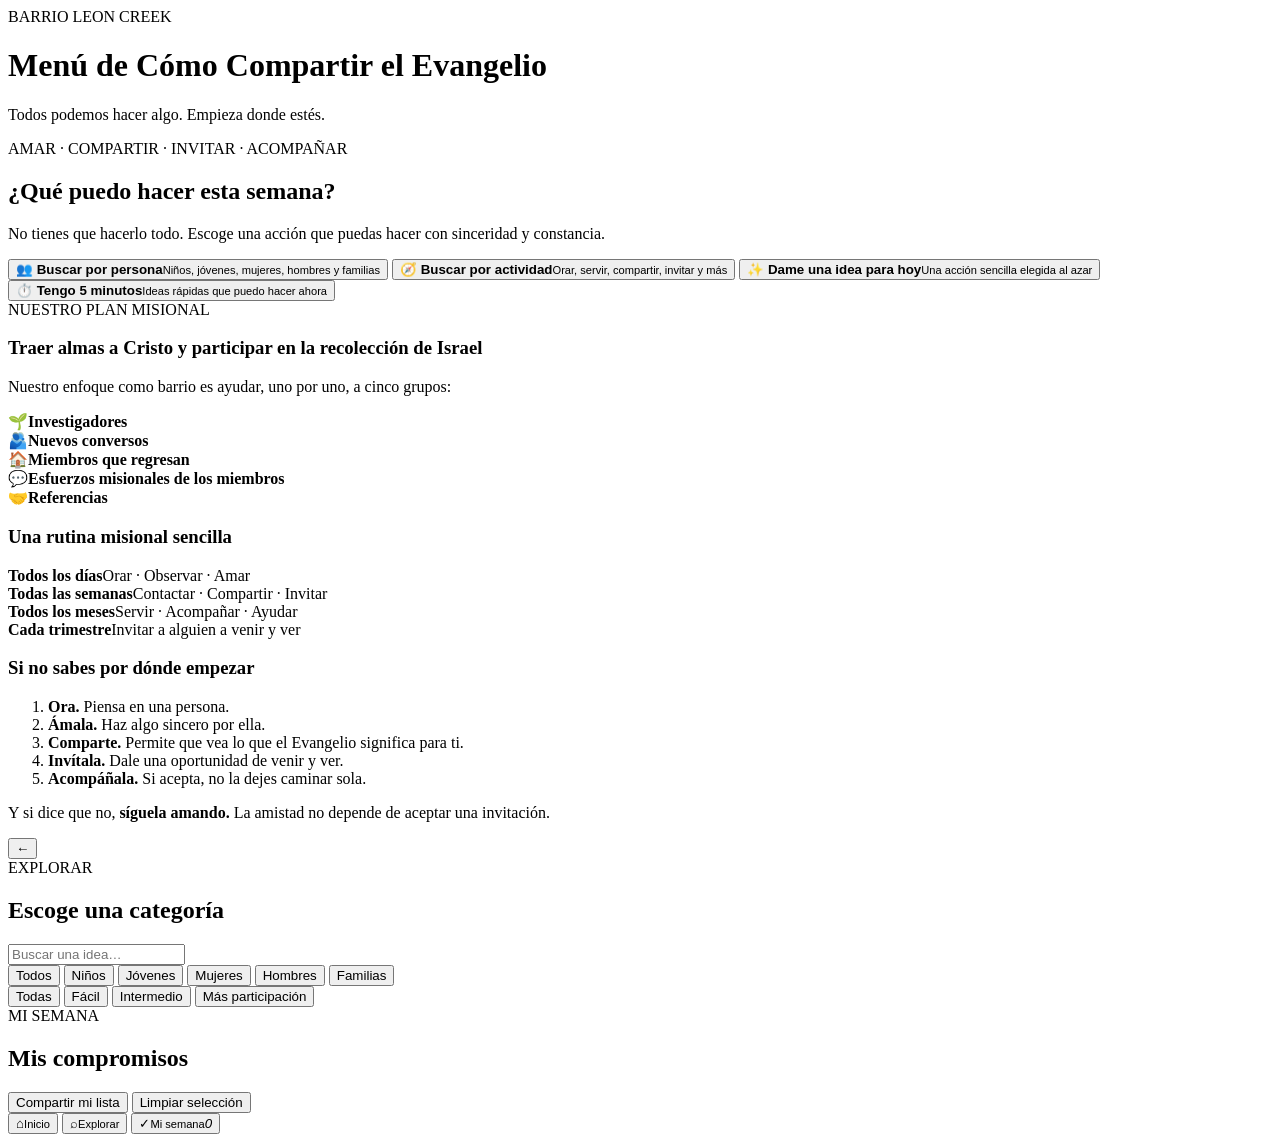
==== index.html @ 710f9887 "Add missionary menu homepage" ====
<!doctype html>
<html lang="es">
<head>
  <meta charset="utf-8" />
  <meta name="viewport" content="width=device-width,initial-scale=1,viewport-fit=cover" />
  <meta name="theme-color" content="#163a5f" />
  <meta name="description" content="Menú misional del Barrio Leon Creek: ideas sencillas y prácticas para amar, compartir, invitar y acompañar." />
  <title>Menú Misional | Barrio Leon Creek</title>
  <link rel="manifest" href="manifest.json" />
  <link rel="icon" href="icon.svg" type="image/svg+xml" />
  <link rel="stylesheet" href="styles.css" />
</head>
<body>
  <header class="hero">
    <div class="hero-inner">
      <div class="eyebrow">BARRIO LEON CREEK</div>
      <h1>Menú de Cómo Compartir el Evangelio</h1>
      <p>Todos podemos hacer algo. Empieza donde estés.</p>
      <div class="motto">AMAR · COMPARTIR · INVITAR · ACOMPAÑAR</div>
    </div>
  </header>

  <main id="app" class="app-shell" aria-live="polite">
    <section id="homeView" class="view active">
      <div class="intro-card">
        <h2>¿Qué puedo hacer esta semana?</h2>
        <p>No tienes que hacerlo todo. Escoge una acción que puedas hacer con sinceridad y constancia.</p>
      </div>

      <div class="quick-grid">
        <button class="quick-card" data-home-action="groups">
          <span class="quick-icon">👥</span>
          <span><strong>Buscar por persona</strong><small>Niños, jóvenes, mujeres, hombres y familias</small></span>
        </button>
        <button class="quick-card" data-home-action="categories">
          <span class="quick-icon">🧭</span>
          <span><strong>Buscar por actividad</strong><small>Orar, servir, compartir, invitar y más</small></span>
        </button>
        <button class="quick-card accent" data-home-action="today">
          <span class="quick-icon">✨</span>
          <span><strong>Dame una idea para hoy</strong><small>Una acción sencilla elegida al azar</small></span>
        </button>
        <button class="quick-card" data-home-action="five">
          <span class="quick-icon">⏱️</span>
          <span><strong>Tengo 5 minutos</strong><small>Ideas rápidas que puedo hacer ahora</small></span>
        </button>
      </div>

      <section class="focus-card">
        <div class="eyebrow dark">NUESTRO PLAN MISIONAL</div>
        <h3>Traer almas a Cristo y participar en la recolección de Israel</h3>
        <p>Nuestro enfoque como barrio es ayudar, uno por uno, a cinco grupos:</p>
        <div class="focus-grid">
          <div><span>🌱</span><strong>Investigadores</strong></div>
          <div><span>🫂</span><strong>Nuevos conversos</strong></div>
          <div><span>🏠</span><strong>Miembros que regresan</strong></div>
          <div><span>💬</span><strong>Esfuerzos misionales de los miembros</strong></div>
          <div><span>🤝</span><strong>Referencias</strong></div>
        </div>
      </section>

      <section class="rhythm-card">
        <h3>Una rutina misional sencilla</h3>
        <div class="rhythm-grid">
          <div><strong>Todos los días</strong><span>Orar · Observar · Amar</span></div>
          <div><strong>Todas las semanas</strong><span>Contactar · Compartir · Invitar</span></div>
          <div><strong>Todos los meses</strong><span>Servir · Acompañar · Ayudar</span></div>
          <div><strong>Cada trimestre</strong><span>Invitar a alguien a venir y ver</span></div>
        </div>
      </section>

      <section class="simple-path">
        <h3>Si no sabes por dónde empezar</h3>
        <ol>
          <li><b>Ora.</b> Piensa en una persona.</li>
          <li><b>Ámala.</b> Haz algo sincero por ella.</li>
          <li><b>Comparte.</b> Permite que vea lo que el Evangelio significa para ti.</li>
          <li><b>Invítala.</b> Dale una oportunidad de venir y ver.</li>
          <li><b>Acompáñala.</b> Si acepta, no la dejes caminar sola.</li>
        </ol>
        <p class="love-note">Y si dice que no, <strong>síguela amando.</strong> La amistad no depende de aceptar una invitación.</p>
      </section>
    </section>

    <section id="exploreView" class="view">
      <div class="toolbar">
        <button class="back-button" id="backButton" aria-label="Regresar">←</button>
        <div>
          <div class="eyebrow dark">EXPLORAR</div>
          <h2 id="exploreTitle">Escoge una categoría</h2>
        </div>
      </div>
      <div id="chooser"></div>
      <div id="filterBar" class="filter-bar hidden">
        <div class="search-wrap">
          <input id="searchInput" type="search" placeholder="Buscar una idea…" autocomplete="off" />
        </div>
        <div id="groupFilter" class="difficulty-filter hidden" role="group" aria-label="Grupo">
          <button class="group-chip active" data-group-filter="all">Todos</button>
          <button class="group-chip" data-group-filter="ninos">Niños</button>
          <button class="group-chip" data-group-filter="jovenes">Jóvenes</button>
          <button class="group-chip" data-group-filter="mujeres">Mujeres</button>
          <button class="group-chip" data-group-filter="hombres">Hombres</button>
          <button class="group-chip" data-group-filter="familias">Familias</button>
        </div>
        <div class="difficulty-filter" role="group" aria-label="Dificultad">
          <button class="chip active" data-difficulty="all">Todas</button>
          <button class="chip" data-difficulty="1">Fácil</button>
          <button class="chip" data-difficulty="2">Intermedio</button>
          <button class="chip" data-difficulty="3">Más participación</button>
        </div>
      </div>
      <div id="results"></div>
    </section>

    <section id="weekView" class="view">
      <div class="toolbar">
        <div>
          <div class="eyebrow dark">MI SEMANA</div>
          <h2>Mis compromisos</h2>
        </div>
      </div>
      <div id="weekSummary" class="week-summary"></div>
      <div id="weekTasks"></div>
      <div class="week-actions">
        <button id="shareWeek" class="primary-button">Compartir mi lista</button>
        <button id="clearWeek" class="secondary-button">Limpiar selección</button>
      </div>
    </section>
  </main>

  <nav class="bottom-nav" aria-label="Navegación principal">
    <button class="nav-item active" data-view="home"><span>⌂</span><small>Inicio</small></button>
    <button class="nav-item" data-view="explore"><span>⌕</span><small>Explorar</small></button>
    <button class="nav-item" data-view="week"><span>✓</span><small>Mi semana</small><em id="weekCount">0</em></button>
  </nav>

  <dialog id="ideaDialog" class="idea-dialog">
    <button class="dialog-close" id="dialogClose" aria-label="Cerrar">×</button>
    <div class="idea-spark">✨</div>
    <div class="eyebrow dark">IDEA PARA HOY</div>
    <h2 id="ideaTitle"></h2>
    <p id="ideaMeta" class="idea-meta"></p>
    <div class="dialog-actions">
      <button id="ideaAdd" class="primary-button">Lo haré esta semana</button>
      <button id="ideaAnother" class="secondary-button">Dame otra idea</button>
    </div>
  </dialog>

  <script src="app.js"></script>
</body>
</html>
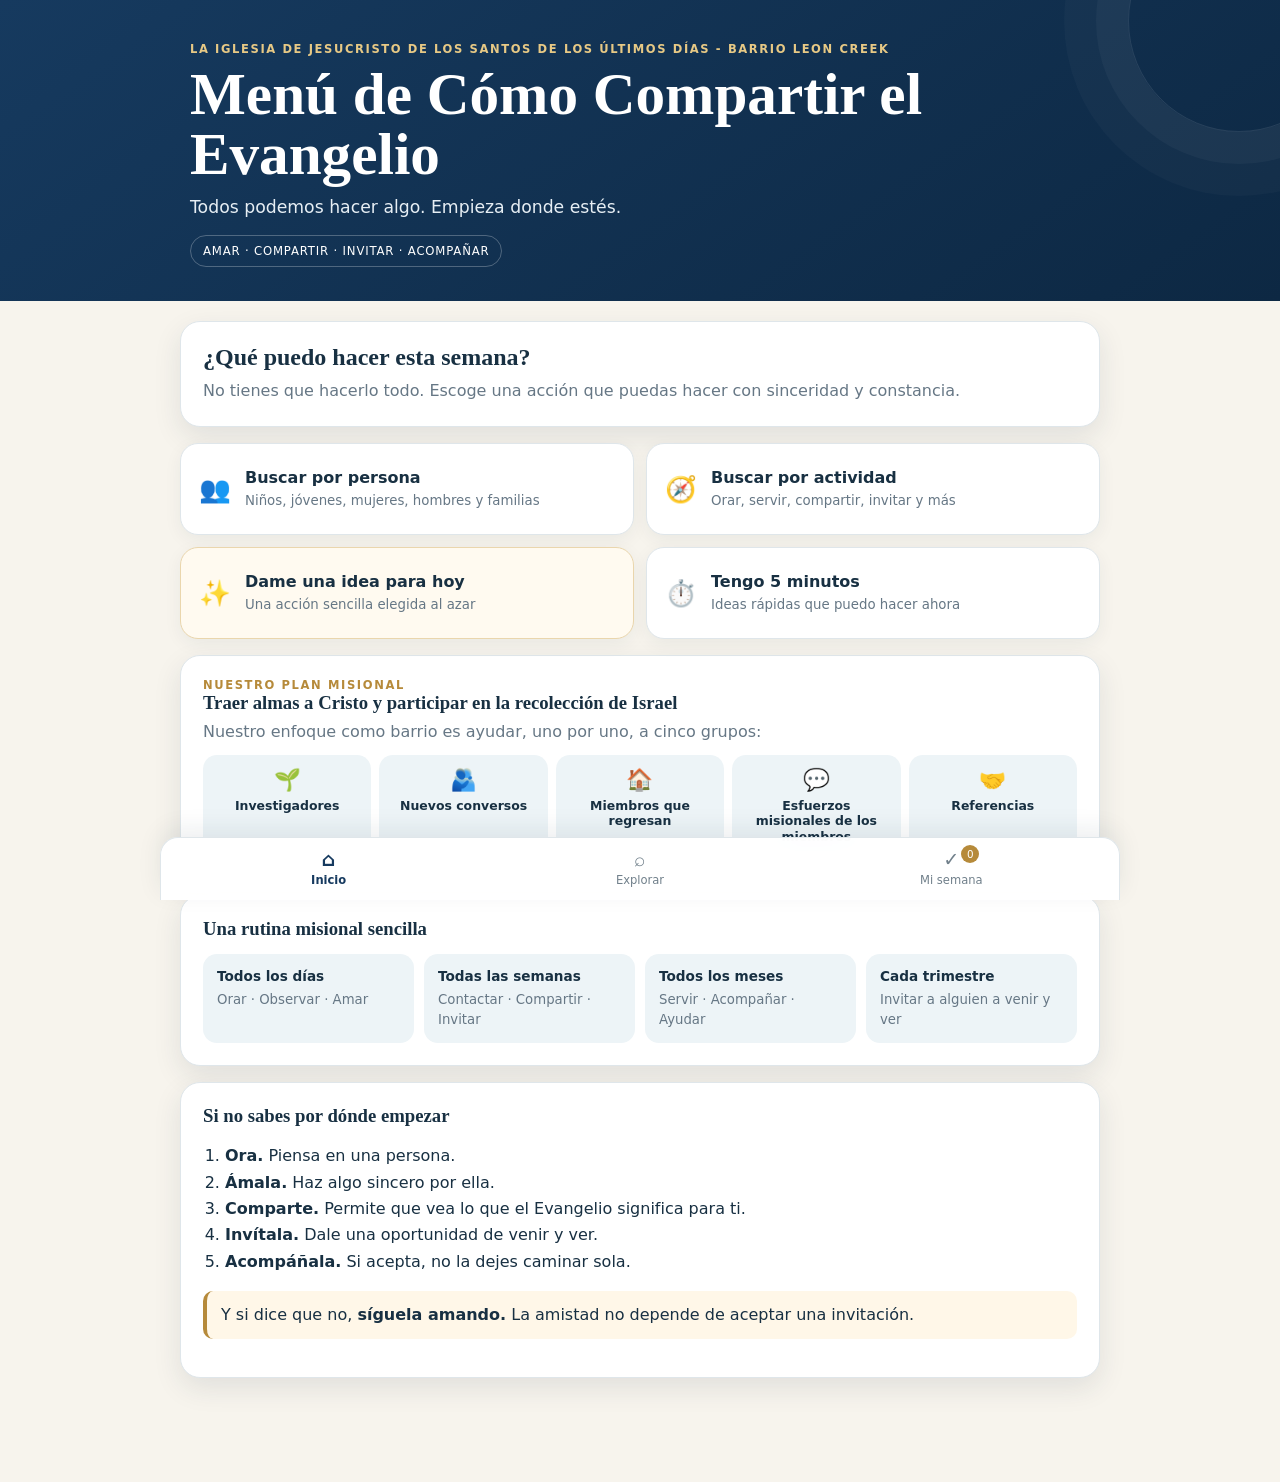
==== commit 797d540e: "Update ward site header title" ====
--- a/index.html
+++ b/index.html
@@ -13,7 +13,7 @@
 <body>
   <header class="hero">
     <div class="hero-inner">
-      <div class="eyebrow">BARRIO LEON CREEK</div>
+      <div class="eyebrow">LA IGLESIA DE JESUCRISTO DE LOS SANTOS DE LOS ÚLTIMOS DÍAS - BARRIO LEON CREEK</div>
       <h1>Menú de Cómo Compartir el Evangelio</h1>
       <p>Todos podemos hacer algo. Empieza donde estés.</p>
       <div class="motto">AMAR · COMPARTIR · INVITAR · ACOMPAÑAR</div>
--- a/styles.css
+++ b/styles.css
@@ -0,0 +1,53 @@
+:root{
+  --ink:#183042;
+  --muted:#667785;
+  --navy:#163a5f;
+  --navy-2:#214f7d;
+  --cream:#f7f4ed;
+  --paper:#ffffff;
+  --line:#dfe6ea;
+  --soft:#edf4f7;
+  --accent:#b68a3a;
+  --success:#3f765a;
+  --shadow:0 10px 28px rgba(25,48,66,.10);
+  --radius:20px;
+}
+*{box-sizing:border-box}
+html{scroll-behavior:smooth}
+body{margin:0;font-family:Inter,ui-sans-serif,system-ui,-apple-system,BlinkMacSystemFont,"Segoe UI",sans-serif;color:var(--ink);background:var(--cream);padding-bottom:84px}
+button,input{font:inherit}
+button{cursor:pointer}
+.hero{background:linear-gradient(145deg,var(--navy),#0d2843);color:#fff;padding:42px 20px 34px;position:relative;overflow:hidden}
+.hero:after{content:"";position:absolute;width:220px;height:220px;border:1px solid rgba(255,255,255,.10);border-radius:50%;right:-70px;top:-90px;box-shadow:0 0 0 32px rgba(255,255,255,.035),0 0 0 64px rgba(255,255,255,.025)}
+.hero-inner{max-width:900px;margin:0 auto;position:relative;z-index:1}
+.hero h1{font-family:Georgia,"Times New Roman",serif;font-size:clamp(2rem,6vw,3.7rem);line-height:1.02;margin:8px 0 12px;max-width:780px;font-weight:600}
+.hero p{font-size:1.08rem;max-width:580px;margin:0 0 18px;color:#e6eef4}
+.eyebrow{font-size:.72rem;letter-spacing:.14em;font-weight:800;color:#e7c985}
+.eyebrow.dark{color:var(--accent)}
+.motto{display:inline-block;border:1px solid rgba(255,255,255,.26);border-radius:999px;padding:8px 12px;font-size:.73rem;letter-spacing:.07em}
+.app-shell{max-width:960px;margin:0 auto;padding:20px}
+.view{display:none}.view.active{display:block}
+.intro-card,.focus-card,.rhythm-card,.simple-path,.week-summary{background:var(--paper);border:1px solid var(--line);border-radius:var(--radius);padding:22px;box-shadow:var(--shadow)}
+.intro-card h2,.toolbar h2,.focus-card h3,.rhythm-card h3,.simple-path h3{margin:0 0 8px;font-family:Georgia,"Times New Roman",serif;font-weight:600}
+.intro-card p{margin:0;color:var(--muted);line-height:1.55}
+.quick-grid{display:grid;grid-template-columns:repeat(2,minmax(0,1fr));gap:12px;margin:16px 0}
+.quick-card{display:flex;gap:14px;text-align:left;align-items:center;border:1px solid var(--line);background:var(--paper);border-radius:18px;padding:18px;box-shadow:0 5px 18px rgba(25,48,66,.06);color:var(--ink);min-height:92px}
+.quick-card:hover{transform:translateY(-1px);border-color:#c5d4dc}.quick-card.accent{background:#fffaf0;border-color:#ead6ad}
+.quick-icon{font-size:1.6rem}.quick-card strong{display:block;margin-bottom:5px}.quick-card small{display:block;color:var(--muted);line-height:1.35}
+.focus-card{margin:16px 0}.focus-card p{color:var(--muted);margin:8px 0 14px}.focus-grid{display:grid;grid-template-columns:repeat(5,minmax(0,1fr));gap:8px}.focus-grid div{background:var(--soft);padding:12px;border-radius:14px;text-align:center}.focus-grid span{display:block;font-size:1.35rem;margin-bottom:6px}.focus-grid strong{font-size:.78rem;line-height:1.25;display:block}.rhythm-card{margin:16px 0}.rhythm-grid{display:grid;grid-template-columns:repeat(4,minmax(0,1fr));gap:10px;margin-top:14px}.rhythm-grid div{background:var(--soft);border-radius:14px;padding:14px}.rhythm-grid strong{display:block;font-size:.85rem;margin-bottom:5px}.rhythm-grid span{font-size:.83rem;color:var(--muted);line-height:1.35}
+.simple-path ol{padding-left:22px;line-height:1.65;margin-bottom:12px}.love-note{background:#fff7e8;border-left:4px solid var(--accent);padding:12px 14px;border-radius:10px;line-height:1.5}
+.toolbar{display:flex;align-items:center;gap:12px;margin:4px 0 16px}.toolbar h2{margin:2px 0 0}.back-button{border:1px solid var(--line);background:#fff;width:42px;height:42px;border-radius:50%;font-size:1.2rem;color:var(--ink)}
+.choice-grid{display:grid;grid-template-columns:repeat(3,minmax(0,1fr));gap:12px}.choice-card{border:1px solid var(--line);background:#fff;border-radius:18px;padding:20px 16px;text-align:left;box-shadow:0 5px 18px rgba(25,48,66,.06);color:var(--ink)}.choice-card:hover{border-color:#c0d1da}.choice-card span{font-size:1.5rem;display:block;margin-bottom:10px}.choice-card strong{display:block}.choice-card small{display:block;color:var(--muted);margin-top:5px;line-height:1.35}
+.filter-bar{margin:16px 0}.hidden{display:none!important}.search-wrap input{width:100%;padding:14px 15px;border:1px solid var(--line);background:#fff;border-radius:14px;color:var(--ink);outline:none}.search-wrap input:focus{border-color:#8ba6b8;box-shadow:0 0 0 3px rgba(22,58,95,.08)}
+.difficulty-filter{display:flex;gap:8px;overflow-x:auto;padding:10px 0 2px;scrollbar-width:none}.chip,.group-chip{white-space:nowrap;border:1px solid var(--line);background:#fff;border-radius:999px;padding:8px 12px;color:var(--muted);font-size:.84rem}.chip.active,.group-chip.active{background:var(--navy);border-color:var(--navy);color:#fff}
+.results-heading{display:flex;justify-content:space-between;align-items:end;margin:18px 0 10px}.results-heading h3{font-family:Georgia,"Times New Roman",serif;margin:0}.results-heading span{font-size:.82rem;color:var(--muted)}
+.task-list{display:grid;gap:10px}.task-card{background:#fff;border:1px solid var(--line);border-radius:16px;padding:16px;display:grid;grid-template-columns:1fr auto;gap:12px;align-items:center;box-shadow:0 4px 14px rgba(25,48,66,.045)}.task-card.selected{border-color:#9fbdad;background:#fbfffc}.task-title{font-weight:680;line-height:1.42}.task-meta{display:flex;gap:7px;flex-wrap:wrap;margin-top:9px}.badge{font-size:.72rem;padding:5px 8px;border-radius:999px;background:var(--soft);color:var(--muted)}.badge.diff1{background:#edf8f0;color:#37664d}.badge.diff2{background:#fff6e6;color:#7d5a19}.badge.diff3{background:#f7ecec;color:#805151}.task-action{border:1px solid var(--line);background:#fff;border-radius:12px;padding:9px 11px;color:var(--navy);font-weight:700;min-width:92px}.task-card.selected .task-action{background:var(--success);border-color:var(--success);color:#fff}
+.empty{background:#fff;border:1px dashed #cbd7dd;border-radius:18px;padding:30px;text-align:center;color:var(--muted)}
+.week-summary{display:flex;justify-content:space-between;align-items:center;margin-bottom:14px}.week-summary strong{font-size:1.8rem;color:var(--navy)}.week-summary span{color:var(--muted)}
+.week-actions{display:grid;grid-template-columns:1fr 1fr;gap:10px;margin-top:16px}.primary-button,.secondary-button{border-radius:13px;padding:12px 15px;font-weight:750}.primary-button{border:1px solid var(--navy);background:var(--navy);color:#fff}.secondary-button{border:1px solid var(--line);background:#fff;color:var(--ink)}
+.bottom-nav{position:fixed;left:50%;bottom:0;transform:translateX(-50%);width:min(100%,960px);background:rgba(255,255,255,.96);backdrop-filter:blur(12px);border:1px solid var(--line);border-bottom:0;border-radius:18px 18px 0 0;padding:8px 12px calc(8px + env(safe-area-inset-bottom));display:grid;grid-template-columns:repeat(3,1fr);z-index:50;box-shadow:0 -8px 24px rgba(25,48,66,.08)}.nav-item{position:relative;border:0;background:transparent;color:#71808b;padding:4px 8px}.nav-item span{font-size:1.2rem;display:block;line-height:1}.nav-item small{font-size:.72rem}.nav-item.active{color:var(--navy);font-weight:800}.nav-item em{position:absolute;top:-1px;left:calc(50% + 10px);font-size:.65rem;font-style:normal;background:var(--accent);color:#fff;border-radius:999px;min-width:18px;height:18px;display:grid;place-items:center}
+.idea-dialog{border:0;border-radius:22px;padding:26px;width:min(92vw,520px);color:var(--ink);box-shadow:0 24px 80px rgba(0,0,0,.22)}.idea-dialog::backdrop{background:rgba(9,26,42,.58);backdrop-filter:blur(3px)}.dialog-close{position:absolute;right:12px;top:10px;border:0;background:transparent;font-size:1.7rem;color:var(--muted)}.idea-spark{font-size:2.2rem;margin-bottom:6px}.idea-dialog h2{font-family:Georgia,"Times New Roman",serif;font-size:1.65rem;line-height:1.25;margin:8px 0}.idea-meta{color:var(--muted)}.dialog-actions{display:grid;grid-template-columns:1fr 1fr;gap:9px;margin-top:18px}
+.footer-note{color:var(--muted);font-size:.78rem;text-align:center;margin:28px auto 6px;max-width:600px;line-height:1.5}
+@media(max-width:720px){.quick-grid,.choice-grid{grid-template-columns:1fr}.focus-grid{grid-template-columns:repeat(2,minmax(0,1fr))}.rhythm-grid{grid-template-columns:1fr 1fr}.app-shell{padding:15px}.hero{padding:34px 18px 28px}.task-card{grid-template-columns:1fr}.task-action{width:100%}.week-actions,.dialog-actions{grid-template-columns:1fr}}
+@media(max-width:430px){.rhythm-grid,.focus-grid{grid-template-columns:1fr}.hero h1{font-size:2.25rem}.motto{font-size:.65rem}.intro-card,.rhythm-card,.simple-path{padding:18px}}
+@media(prefers-reduced-motion:no-preference){.quick-card,.choice-card,.task-card{transition:.15s ease}.quick-card:hover,.choice-card:hover{transform:translateY(-2px)}}
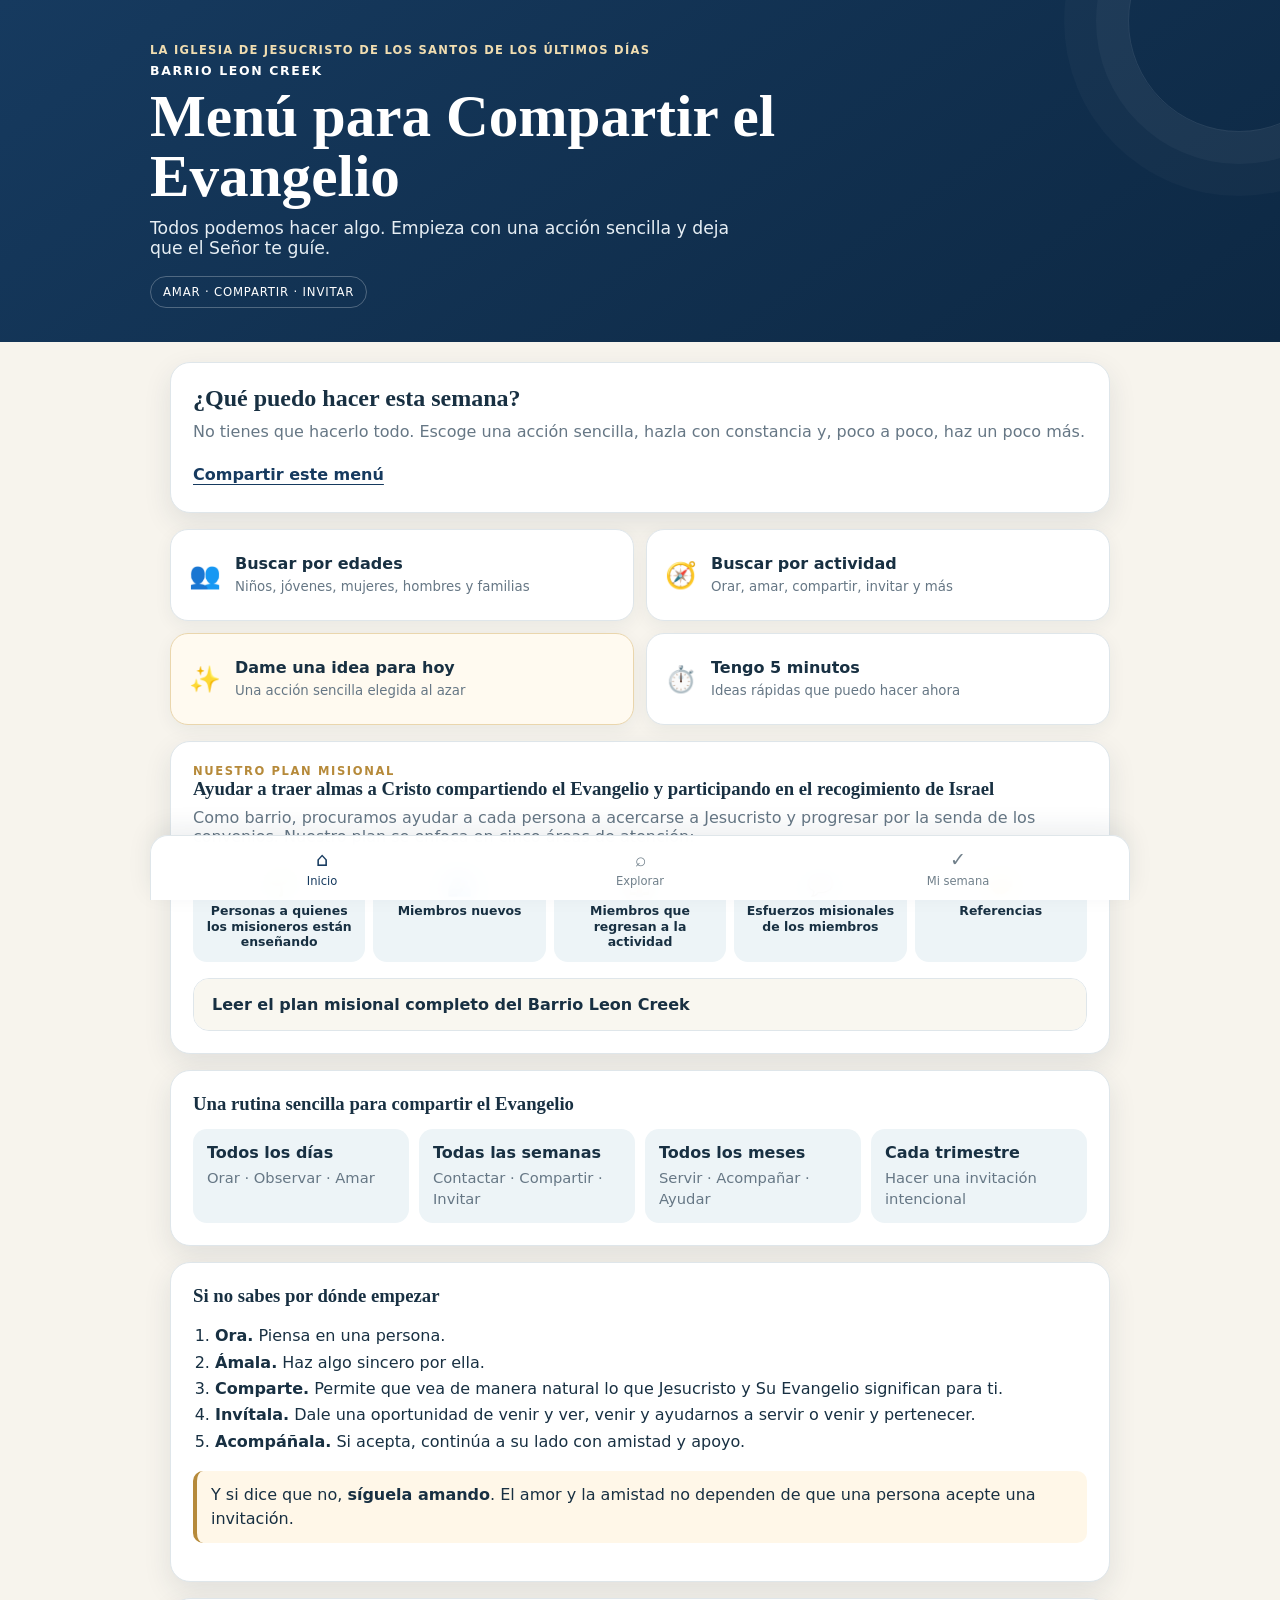
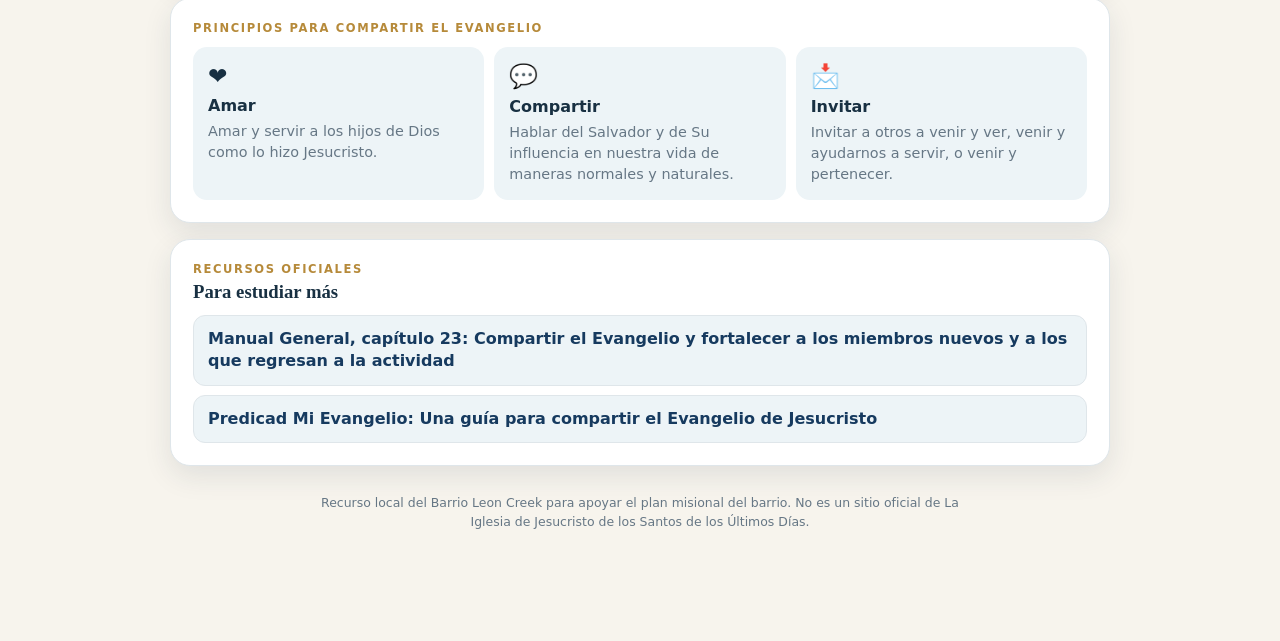
==== commit dc853653: "Add files via upload" ====
--- a/index.html
+++ b/index.html
@@ -4,8 +4,11 @@
   <meta charset="utf-8" />
   <meta name="viewport" content="width=device-width,initial-scale=1,viewport-fit=cover" />
   <meta name="theme-color" content="#163a5f" />
-  <meta name="description" content="Menú misional del Barrio Leon Creek: ideas sencillas y prácticas para amar, compartir, invitar y acompañar." />
-  <title>Menú Misional | Barrio Leon Creek</title>
+  <meta name="description" content="Menú para compartir el Evangelio del Barrio Leon Creek: ideas sencillas para amar, compartir e invitar." />
+  <meta property="og:title" content="Menú para Compartir el Evangelio | Barrio Leon Creek" />
+  <meta property="og:description" content="Ideas sencillas y prácticas para amar, compartir e invitar." />
+  <meta property="og:type" content="website" />
+  <title>Menú para Compartir el Evangelio | Barrio Leon Creek</title>
   <link rel="manifest" href="manifest.json" />
   <link rel="icon" href="icon.svg" type="image/svg+xml" />
   <link rel="stylesheet" href="styles.css" />
@@ -13,10 +16,11 @@
 <body>
   <header class="hero">
     <div class="hero-inner">
-      <div class="eyebrow">LA IGLESIA DE JESUCRISTO DE LOS SANTOS DE LOS ÚLTIMOS DÍAS - BARRIO LEON CREEK</div>
-      <h1>Menú de Cómo Compartir el Evangelio</h1>
-      <p>Todos podemos hacer algo. Empieza donde estés.</p>
-      <div class="motto">AMAR · COMPARTIR · INVITAR · ACOMPAÑAR</div>
+      <div class="church-name">LA IGLESIA DE JESUCRISTO DE LOS SANTOS DE LOS ÚLTIMOS DÍAS</div>
+      <div class="ward-name">BARRIO LEON CREEK</div>
+      <h1>Menú para Compartir el Evangelio</h1>
+      <p>Todos podemos hacer algo. Empieza con una acción sencilla y deja que el Señor te guíe.</p>
+      <div class="motto">AMAR · COMPARTIR · INVITAR</div>
     </div>
   </header>
 
@@ -24,17 +28,20 @@
     <section id="homeView" class="view active">
       <div class="intro-card">
         <h2>¿Qué puedo hacer esta semana?</h2>
-        <p>No tienes que hacerlo todo. Escoge una acción que puedas hacer con sinceridad y constancia.</p>
+        <p>No tienes que hacerlo todo. Escoge una acción sencilla, hazla con constancia y, poco a poco, haz un poco más.</p>
+              <div class="intro-actions">
+          <button id="shareSite" class="link-button">Compartir este menú</button>
+        </div>
       </div>
 
       <div class="quick-grid">
         <button class="quick-card" data-home-action="groups">
           <span class="quick-icon">👥</span>
-          <span><strong>Buscar por persona</strong><small>Niños, jóvenes, mujeres, hombres y familias</small></span>
+          <span><strong>Buscar por edades</strong><small>Niños, jóvenes, mujeres, hombres y familias</small></span>
         </button>
         <button class="quick-card" data-home-action="categories">
           <span class="quick-icon">🧭</span>
-          <span><strong>Buscar por actividad</strong><small>Orar, servir, compartir, invitar y más</small></span>
+          <span><strong>Buscar por actividad</strong><small>Orar, amar, compartir, invitar y más</small></span>
         </button>
         <button class="quick-card accent" data-home-action="today">
           <span class="quick-icon">✨</span>
@@ -48,24 +55,143 @@
 
       <section class="focus-card">
         <div class="eyebrow dark">NUESTRO PLAN MISIONAL</div>
-        <h3>Traer almas a Cristo y participar en la recolección de Israel</h3>
-        <p>Nuestro enfoque como barrio es ayudar, uno por uno, a cinco grupos:</p>
+        <h3>Ayudar a traer almas a Cristo compartiendo el Evangelio y participando en el recogimiento de Israel</h3>
+        <p>Como barrio, procuramos ayudar a cada persona a acercarse a Jesucristo y progresar por la senda de los convenios. Nuestro plan se enfoca en cinco áreas de atención:</p>
         <div class="focus-grid">
-          <div><span>🌱</span><strong>Investigadores</strong></div>
-          <div><span>🫂</span><strong>Nuevos conversos</strong></div>
-          <div><span>🏠</span><strong>Miembros que regresan</strong></div>
+          <div><span>🌱</span><strong>Personas a quienes los misioneros están enseñando</strong></div>
+          <div><span>🫂</span><strong>Miembros nuevos</strong></div>
+          <div><span>🏠</span><strong>Miembros que regresan a la actividad</strong></div>
           <div><span>💬</span><strong>Esfuerzos misionales de los miembros</strong></div>
           <div><span>🤝</span><strong>Referencias</strong></div>
         </div>
+
+        <details class="plan-details">
+          <summary>Leer el plan misional completo del Barrio Leon Creek</summary>
+          <div class="plan-content">
+            <div class="plan-meta"><strong>Plan Misional del Barrio Leon Creek</strong><span>Año: 2025</span></div>
+
+            <h4>Declaración de misión</h4>
+            <p>Nuestra misión es ayudar a traer almas a Cristo compartiendo el Evangelio y participando en el recogimiento de Israel. Estamos comprometidos a:</p>
+            <ul>
+              <li>Invitar a las personas a quienes los misioneros están enseñando a venir a Cristo por medio de amistad sincera, invitaciones inspiradas y esfuerzos misionales apoyados por los miembros.</li>
+              <li>Fortalecer a los miembros nuevos, procurando que se sientan bienvenidos, apoyados y firmemente arraigados en el Evangelio por medio de la enseñanza continua y relaciones significativas.</li>
+              <li>Fortalecer a los miembros que regresan a la actividad brindándoles amor, amistad, servicio, alimento espiritual y oportunidades apropiadas de servir.</li>
+              <li>Fortalecer los esfuerzos misionales de los miembros al alentar a todos a compartir sus testimonios, invitar a otras personas y participar activamente en la obra de compartir el Evangelio.</li>
+              <li>Cultivar y dar seguimiento a las referencias para asegurarnos de que toda persona que esté buscando la verdad reciba la oportunidad de aprender acerca del Evangelio restaurado.</li>
+            </ul>
+            <p>A través de estos esfuerzos, construiremos una cultura de amor, testimonio y acción, participando activamente en el recogimiento de Israel y ayudando a otras personas a venir a Cristo.</p>
+
+            <details>
+              <summary>Metas misionales del barrio</summary>
+              <div class="plan-section">
+                <h5>1. Invitar a las personas a quienes los misioneros están enseñando</h5>
+                <ul>
+                  <li>Facilitar ___ citas de enseñanza por semana con los misioneros de tiempo completo.</li>
+                  <li>Animar a los miembros a invitar al menos a una persona a la reunión sacramental o a una actividad por trimestre.</li>
+                </ul>
+                <h5>2. Fortalecer a los miembros nuevos</h5>
+                <ul>
+                  <li>Meta de ___ bautismos este año mediante la obra misional apoyada por los miembros.</li>
+                  <li>Procurar que el 100 % de los miembros nuevos reciban hermanos o hermanas ministrantes, amistades significativas y oportunidades apropiadas de servir; cuando corresponda, esto puede incluir un llamamiento.</li>
+                  <li>Ayudar a cada miembro nuevo a desarrollar amistades significativas con miembros del barrio y a sentirse parte de la Iglesia.</li>
+                </ul>
+                <h5>3. Fortalecer a los miembros que regresan a la actividad</h5>
+                <ul>
+                  <li>Brindar amistad, ministración e invitaciones personales a ___ miembros que regresan a la actividad.</li>
+                  <li>Organizar ___ visitas domiciliarias por mes con el Cuórum de Élderes y la Sociedad de Socorro para llegar a estos miembros.</li>
+                  <li>Planificar actividades trimestrales que ayuden a fortalecer amistades y conexiones espirituales.</li>
+                </ul>
+                <h5>4. Fortalecer los esfuerzos misionales de los miembros</h5>
+                <ul>
+                  <li>Animar a cada miembro o familia a orar diariamente por oportunidades para compartir el Evangelio.</li>
+                  <li>Establecer como meta que cada miembro invite a un amigo a la reunión sacramental o a una actividad por trimestre.</li>
+                  <li>Realizar una capacitación trimestral durante la segunda hora de un quinto domingo para ayudar a los miembros a sentirse seguros al compartir el Evangelio.</li>
+                </ul>
+                <h5>5. Cultivar referencias</h5>
+                <ul>
+                  <li>Animar a los miembros a compartir ___ referencias por mes, procurando que cada referencia reciba seguimiento oportuno y respetuoso.</li>
+                  <li>Establecer un sistema de seguimiento de referencias para garantizar un seguimiento oportuno y la participación de los miembros.</li>
+                  <li>Organizar domingos mensuales de “Invitar a un amigo”, en los que se anima a los miembros a llevar amigos a la reunión sacramental.</li>
+                </ul>
+              </div>
+            </details>
+
+            <details>
+              <summary>Plan de acción del barrio</summary>
+              <div class="plan-section">
+                <h5>1. Personas a quienes los misioneros están enseñando</h5>
+                <p><strong>Objetivo:</strong> Facilitar ___ citas de enseñanza por semana y alentar a los miembros a invitar al menos a una persona a la reunión sacramental o a una actividad por trimestre.</p>
+                <ul>
+                  <li>Coordinar con los misioneros de tiempo completo para establecer un plan semanal para las lecciones y asegurar la participación de miembros.</li>
+                  <li>Asignar a un miembro para acompañar a los misioneros en cada lección cuando sea posible.</li>
+                  <li>Asignar a miembros del barrio para invitar personalmente a estas personas y sentarse con ellas en la reunión sacramental.</li>
+                  <li>Crear un proceso de seguimiento para que los miembros se comuniquen después de cada experiencia en la Iglesia.</li>
+                </ul>
+
+                <h5>2. Miembros nuevos</h5>
+                <p><strong>Objetivo:</strong> Procurar que el 100 % de los miembros nuevos tengan hermanos o hermanas ministrantes, amistades significativas y oportunidades apropiadas de servir; cuando corresponda, esto puede incluir un llamamiento.</p>
+                <ul>
+                  <li>Coordinar para que los miembros nuevos tengan hermanos o hermanas ministrantes y amistades significativas en el barrio.</li>
+                  <li>Coordinar con el obispado oportunidades apropiadas para servir y relacionarse con otros miembros del barrio.</li>
+                  <li>Asegurarse de que los misioneros, líderes del barrio y familias amigas continúen enseñando y apoyando después del bautismo.</li>
+                  <li>Realizar una reunión trimestral de orientación para miembros nuevos sobre recursos, organizaciones y oportunidades para servir.</li>
+                  <li>Alentar a los miembros nuevos a prepararse para recibir una recomendación para el templo para bautismos y confirmaciones por representante, cuando corresponda.</li>
+                </ul>
+
+                <h5>3. Miembros que regresan a la actividad</h5>
+                <p><strong>Objetivo:</strong> Brindar amistad, ministración e invitaciones personales a ___ miembros que regresan a la actividad y organizar ___ visitas domiciliarias por mes con el Cuórum de Élderes y la Sociedad de Socorro.</p>
+                <ul>
+                  <li>Coordinar mensualmente con el Cuórum de Élderes y la Sociedad de Socorro para identificar a las personas que podrían beneficiarse de amistad, ministración y apoyo adicionales.</li>
+                  <li>Coordinar con familias o personas que ya tengan, o puedan desarrollar, una relación sincera con estos miembros para visitarlos, ministrarlos e invitarlos.</li>
+                  <li>Organizar actividades interesantes como charlas fogoneras, noches sociales y proyectos de servicio.</li>
+                  <li>Hacer invitaciones personalizadas antes de domingos especiales, como Pascua de Resurrección o Navidad.</li>
+                  <li>Asegurarse de que cada invitación o visita vaya acompañada de apoyo y amistad constantes.</li>
+                </ul>
+
+                <h5>4. Esfuerzos misionales de los miembros</h5>
+                <p><strong>Objetivo:</strong> Alentar a cada miembro o familia a orar diariamente por oportunidades para compartir el Evangelio e invitar a un amigo a la reunión sacramental o a una actividad por trimestre.</p>
+                <ul>
+                  <li>Proponer invitaciones o desafíos sencillos que ayuden a los miembros a amar, compartir e invitar de manera normal y natural.</li>
+                  <li>Realizar charlas fogoneras misionales trimestrales sobre cómo compartir el Evangelio de manera natural en la vida diaria.</li>
+                  <li>Invitar a miembros a compartir experiencias apropiadas sobre cómo han compartido el Evangelio.</li>
+                  <li>Distribuir materiales para ayudar a las familias a hablar en casa acerca de compartir el Evangelio.</li>
+                  <li>Alentar a los miembros a compartir mensajes edificantes en línea e invitar a amigos a eventos de la Iglesia.</li>
+                </ul>
+
+                <h5>5. Referencias</h5>
+                <p><strong>Objetivo:</strong> Animar a los miembros a compartir ___ referencias de calidad por mes y asegurarse de que cada una reciba seguimiento.</p>
+                <ul>
+                  <li>Utilizar un documento compartido o un informe mensual para seguir el progreso de las referencias.</li>
+                  <li>Cuando los miembros inviten a los misioneros a comer, fomentar una breve conversación acerca de personas que podrían estar interesadas en el Evangelio.</li>
+                  <li>Animar periódicamente a los miembros a invitar amigos a la reunión sacramental y procurar que los visitantes reciban una bienvenida cálida y natural.</li>
+                  <li>Organizar proyectos de servicio del barrio donde miembros y misioneros puedan conocer a otras personas.</li>
+                  <li>Animar a cada miembro a considerar en oración a una persona a quien pueda amar, servir, invitar o, cuando sea apropiado, presentar a los misioneros.</li>
+                </ul>
+              </div>
+            </details>
+
+            <details>
+              <summary>Implementación, seguimiento y ajustes</summary>
+              <div class="plan-section">
+                <ul>
+                  <li><strong>Consejo de barrio:</strong> revisar regularmente el progreso de las personas y del plan, y coordinar la ayuda necesaria entre las organizaciones.</li>
+                  <li><strong>Reuniones de coordinación misional:</strong> coordinar semanalmente esfuerzos concretos para ayudar a las personas a progresar y para encontrar nuevas personas a quienes enseñar.</li>
+                  <li><strong>Revisión y ajustes trimestrales:</strong> adaptar las estrategias en función de la eficacia y de la participación de los miembros.</li>
+                </ul>
+                <p class="plan-closing">Al trabajar juntos, podemos fortalecer nuestro barrio, apoyar a los misioneros y desempeñar un papel activo en el recogimiento de Israel.</p>
+              </div>
+            </details>
+          </div>
+        </details>
       </section>
 
       <section class="rhythm-card">
-        <h3>Una rutina misional sencilla</h3>
+        <h3>Una rutina sencilla para compartir el Evangelio</h3>
         <div class="rhythm-grid">
           <div><strong>Todos los días</strong><span>Orar · Observar · Amar</span></div>
           <div><strong>Todas las semanas</strong><span>Contactar · Compartir · Invitar</span></div>
           <div><strong>Todos los meses</strong><span>Servir · Acompañar · Ayudar</span></div>
-          <div><strong>Cada trimestre</strong><span>Invitar a alguien a venir y ver</span></div>
+          <div><strong>Cada trimestre</strong><span>Hacer una invitación intencional</span></div>
         </div>
       </section>
 
@@ -74,12 +200,32 @@
         <ol>
           <li><b>Ora.</b> Piensa en una persona.</li>
           <li><b>Ámala.</b> Haz algo sincero por ella.</li>
-          <li><b>Comparte.</b> Permite que vea lo que el Evangelio significa para ti.</li>
-          <li><b>Invítala.</b> Dale una oportunidad de venir y ver.</li>
-          <li><b>Acompáñala.</b> Si acepta, no la dejes caminar sola.</li>
+          <li><b>Comparte.</b> Permite que vea de manera natural lo que Jesucristo y Su Evangelio significan para ti.</li>
+          <li><b>Invítala.</b> Dale una oportunidad de venir y ver, venir y ayudarnos a servir o venir y pertenecer.</li>
+          <li><b>Acompáñala.</b> Si acepta, continúa a su lado con amistad y apoyo.</li>
         </ol>
-        <p class="love-note">Y si dice que no, <strong>síguela amando.</strong> La amistad no depende de aceptar una invitación.</p>
-      </section>
+        <p class="love-note">Y si dice que no, <strong>síguela amando</strong>. El amor y la amistad no dependen de que una persona acepte una invitación.</p>
+      </section>
+
+
+      <section class="principles-card">
+        <div class="eyebrow dark">PRINCIPIOS PARA COMPARTIR EL EVANGELIO</div>
+        <div class="principles-grid">
+          <div><span>❤️</span><strong>Amar</strong><p>Amar y servir a los hijos de Dios como lo hizo Jesucristo.</p></div>
+          <div><span>💬</span><strong>Compartir</strong><p>Hablar del Salvador y de Su influencia en nuestra vida de maneras normales y naturales.</p></div>
+          <div><span>📩</span><strong>Invitar</strong><p>Invitar a otros a venir y ver, venir y ayudarnos a servir, o venir y pertenecer.</p></div>
+        </div>
+      </section>
+
+      <section class="official-resources">
+        <div class="eyebrow dark">RECURSOS OFICIALES</div>
+        <h3>Para estudiar más</h3>
+        <div class="resource-links">
+          <a href="https://www.churchofjesuschrist.org/study/manual/general-handbook/23?lang=spa" target="_blank" rel="noopener">Manual General, capítulo 23: Compartir el Evangelio y fortalecer a los miembros nuevos y a los que regresan a la actividad</a>
+          <a href="https://www.churchofjesuschrist.org/study/manual/preach-my-gospel-2023?lang=spa" target="_blank" rel="noopener">Predicad Mi Evangelio: Una guía para compartir el Evangelio de Jesucristo</a>
+        </div>
+      </section>
+      <p class="footer-note">Recurso local del Barrio Leon Creek para apoyar el plan misional del barrio. No es un sitio oficial de La Iglesia de Jesucristo de los Santos de los Últimos Días.</p>
     </section>
 
     <section id="exploreView" class="view">
@@ -95,7 +241,7 @@
         <div class="search-wrap">
           <input id="searchInput" type="search" placeholder="Buscar una idea…" autocomplete="off" />
         </div>
-        <div id="groupFilter" class="difficulty-filter hidden" role="group" aria-label="Grupo">
+        <div id="groupFilter" class="difficulty-filter hidden" role="group" aria-label="Grupo de edad o tipo de miembro">
           <button class="group-chip active" data-group-filter="all">Todos</button>
           <button class="group-chip" data-group-filter="ninos">Niños</button>
           <button class="group-chip" data-group-filter="jovenes">Jóvenes</button>
--- a/styles.css
+++ b/styles.css
@@ -17,37 +17,65 @@
 body{margin:0;font-family:Inter,ui-sans-serif,system-ui,-apple-system,BlinkMacSystemFont,"Segoe UI",sans-serif;color:var(--ink);background:var(--cream);padding-bottom:84px}
 button,input{font:inherit}
 button{cursor:pointer}
+a{color:inherit}
 .hero{background:linear-gradient(145deg,var(--navy),#0d2843);color:#fff;padding:42px 20px 34px;position:relative;overflow:hidden}
 .hero:after{content:"";position:absolute;width:220px;height:220px;border:1px solid rgba(255,255,255,.10);border-radius:50%;right:-70px;top:-90px;box-shadow:0 0 0 32px rgba(255,255,255,.035),0 0 0 64px rgba(255,255,255,.025)}
-.hero-inner{max-width:900px;margin:0 auto;position:relative;z-index:1}
+.hero-inner{max-width:980px;margin:0 auto;position:relative;z-index:1}
 .hero h1{font-family:Georgia,"Times New Roman",serif;font-size:clamp(2rem,6vw,3.7rem);line-height:1.02;margin:8px 0 12px;max-width:780px;font-weight:600}
 .hero p{font-size:1.08rem;max-width:580px;margin:0 0 18px;color:#e6eef4}
 .eyebrow{font-size:.72rem;letter-spacing:.14em;font-weight:800;color:#e7c985}
+.church-name{font-size:.72rem;letter-spacing:.11em;font-weight:700;color:#f0ddb1;max-width:760px;line-height:1.45}.ward-name{font-size:.78rem;letter-spacing:.13em;font-weight:800;color:#fff;margin-top:4px}
 .eyebrow.dark{color:var(--accent)}
 .motto{display:inline-block;border:1px solid rgba(255,255,255,.26);border-radius:999px;padding:8px 12px;font-size:.73rem;letter-spacing:.07em}
-.app-shell{max-width:960px;margin:0 auto;padding:20px}
+.app-shell{max-width:980px;margin:0 auto;padding:20px}
 .view{display:none}.view.active{display:block}
 .intro-card,.focus-card,.rhythm-card,.simple-path,.week-summary{background:var(--paper);border:1px solid var(--line);border-radius:var(--radius);padding:22px;box-shadow:var(--shadow)}
 .intro-card h2,.toolbar h2,.focus-card h3,.rhythm-card h3,.simple-path h3{margin:0 0 8px;font-family:Georgia,"Times New Roman",serif;font-weight:600}
-.intro-card p{margin:0;color:var(--muted);line-height:1.55}
+.intro-card p{margin:0;color:var(--muted);line-height:1.55}.intro-actions{margin-top:14px}.link-button{border:0;background:transparent;color:var(--navy);font-weight:750;padding:6px 0;text-decoration:underline;text-underline-offset:4px}
 .quick-grid{display:grid;grid-template-columns:repeat(2,minmax(0,1fr));gap:12px;margin:16px 0}
 .quick-card{display:flex;gap:14px;text-align:left;align-items:center;border:1px solid var(--line);background:var(--paper);border-radius:18px;padding:18px;box-shadow:0 5px 18px rgba(25,48,66,.06);color:var(--ink);min-height:92px}
 .quick-card:hover{transform:translateY(-1px);border-color:#c5d4dc}.quick-card.accent{background:#fffaf0;border-color:#ead6ad}
 .quick-icon{font-size:1.6rem}.quick-card strong{display:block;margin-bottom:5px}.quick-card small{display:block;color:var(--muted);line-height:1.35}
-.focus-card{margin:16px 0}.focus-card p{color:var(--muted);margin:8px 0 14px}.focus-grid{display:grid;grid-template-columns:repeat(5,minmax(0,1fr));gap:8px}.focus-grid div{background:var(--soft);padding:12px;border-radius:14px;text-align:center}.focus-grid span{display:block;font-size:1.35rem;margin-bottom:6px}.focus-grid strong{font-size:.78rem;line-height:1.25;display:block}.rhythm-card{margin:16px 0}.rhythm-grid{display:grid;grid-template-columns:repeat(4,minmax(0,1fr));gap:10px;margin-top:14px}.rhythm-grid div{background:var(--soft);border-radius:14px;padding:14px}.rhythm-grid strong{display:block;font-size:.85rem;margin-bottom:5px}.rhythm-grid span{font-size:.83rem;color:var(--muted);line-height:1.35}
+.focus-card{margin:16px 0}.focus-card p{color:var(--muted);margin:8px 0 14px}
+.focus-grid{display:grid;grid-template-columns:repeat(5,minmax(0,1fr));gap:8px}
+.focus-grid div{background:var(--soft);padding:12px;border-radius:14px;text-align:center}
+.focus-grid span{display:block;font-size:1.35rem;margin-bottom:6px}
+.focus-grid strong{font-size:.78rem;line-height:1.25;display:block}
+.plan-details{margin-top:16px;border:1px solid var(--line);border-radius:16px;background:#fcfcfa;overflow:hidden}
+.plan-details>summary{list-style:none;cursor:pointer;padding:16px 18px;font-weight:700;background:#f9f7f0}
+.plan-details>summary::-webkit-details-marker{display:none}
+.plan-content{padding:18px;border-top:1px solid var(--line)}
+.plan-meta{display:flex;gap:10px;flex-wrap:wrap;margin-bottom:14px;color:var(--muted);font-size:.95rem;align-items:center}.plan-meta strong{color:var(--ink);font-size:1rem}
+.plan-content h4{font-family:Georgia,"Times New Roman",serif;font-size:1.25rem;margin:8px 0 12px}
+.plan-content h5{font-size:1rem;margin:16px 0 8px;color:var(--navy)}
+.plan-content ul{padding-left:22px;line-height:1.62}
+.plan-content li+li{margin-top:4px}
+.plan-content details{margin-top:12px;border:1px solid var(--line);border-radius:14px;background:#fff}
+.plan-content details>summary{padding:12px 14px;cursor:pointer;font-weight:700;color:var(--navy);list-style:none}
+.plan-content details>summary::-webkit-details-marker{display:none}
+.plan-section{padding:0 14px 14px}
+.plan-closing{margin:0;padding:12px 14px;background:#fff7e8;border-left:4px solid var(--accent);border-radius:10px;line-height:1.5}
+.principles-card{background:var(--paper);border:1px solid var(--line);border-radius:var(--radius);padding:22px;box-shadow:var(--shadow);margin:16px 0}.principles-grid{display:grid;grid-template-columns:repeat(3,minmax(0,1fr));gap:10px;margin-top:12px}.principles-grid>div{background:var(--soft);border-radius:14px;padding:15px}.principles-grid span{font-size:1.45rem;display:block;margin-bottom:7px}.principles-grid strong{display:block;margin-bottom:6px}.principles-grid p{margin:0;color:var(--muted);line-height:1.45;font-size:.9rem}
+.rhythm-card{margin:16px 0}.rhythm-grid{display:grid;grid-template-columns:repeat(4,minmax(0,1fr));gap:10px;margin-top:14px}.rhythm-grid div{background:var(--soft);border-radius:14px;padding:14px}.rhythm-grid strong{display:block;margin-bottom:6px}.rhythm-grid span{color:var(--muted);font-size:.92rem;line-height:1.4}
 .simple-path ol{padding-left:22px;line-height:1.65;margin-bottom:12px}.love-note{background:#fff7e8;border-left:4px solid var(--accent);padding:12px 14px;border-radius:10px;line-height:1.5}
 .toolbar{display:flex;align-items:center;gap:12px;margin:4px 0 16px}.toolbar h2{margin:2px 0 0}.back-button{border:1px solid var(--line);background:#fff;width:42px;height:42px;border-radius:50%;font-size:1.2rem;color:var(--ink)}
 .choice-grid{display:grid;grid-template-columns:repeat(3,minmax(0,1fr));gap:12px}.choice-card{border:1px solid var(--line);background:#fff;border-radius:18px;padding:20px 16px;text-align:left;box-shadow:0 5px 18px rgba(25,48,66,.06);color:var(--ink)}.choice-card:hover{border-color:#c0d1da}.choice-card span{font-size:1.5rem;display:block;margin-bottom:10px}.choice-card strong{display:block}.choice-card small{display:block;color:var(--muted);margin-top:5px;line-height:1.35}
 .filter-bar{margin:16px 0}.hidden{display:none!important}.search-wrap input{width:100%;padding:14px 15px;border:1px solid var(--line);background:#fff;border-radius:14px;color:var(--ink);outline:none}.search-wrap input:focus{border-color:#8ba6b8;box-shadow:0 0 0 3px rgba(22,58,95,.08)}
 .difficulty-filter{display:flex;gap:8px;overflow-x:auto;padding:10px 0 2px;scrollbar-width:none}.chip,.group-chip{white-space:nowrap;border:1px solid var(--line);background:#fff;border-radius:999px;padding:8px 12px;color:var(--muted);font-size:.84rem}.chip.active,.group-chip.active{background:var(--navy);border-color:var(--navy);color:#fff}
 .results-heading{display:flex;justify-content:space-between;align-items:end;margin:18px 0 10px}.results-heading h3{font-family:Georgia,"Times New Roman",serif;margin:0}.results-heading span{font-size:.82rem;color:var(--muted)}
-.task-list{display:grid;gap:10px}.task-card{background:#fff;border:1px solid var(--line);border-radius:16px;padding:16px;display:grid;grid-template-columns:1fr auto;gap:12px;align-items:center;box-shadow:0 4px 14px rgba(25,48,66,.045)}.task-card.selected{border-color:#9fbdad;background:#fbfffc}.task-title{font-weight:680;line-height:1.42}.task-meta{display:flex;gap:7px;flex-wrap:wrap;margin-top:9px}.badge{font-size:.72rem;padding:5px 8px;border-radius:999px;background:var(--soft);color:var(--muted)}.badge.diff1{background:#edf8f0;color:#37664d}.badge.diff2{background:#fff6e6;color:#7d5a19}.badge.diff3{background:#f7ecec;color:#805151}.task-action{border:1px solid var(--line);background:#fff;border-radius:12px;padding:9px 11px;color:var(--navy);font-weight:700;min-width:92px}.task-card.selected .task-action{background:var(--success);border-color:var(--success);color:#fff}
+.task-list{display:grid;gap:10px}.task-card{background:#fff;border:1px solid var(--line);border-radius:16px;padding:16px;display:grid;grid-template-columns:1fr auto;gap:12px;align-items:center;box-shadow:0 4px 14px rgba(25,48,66,.045)}.task-card.selected{border-color:#9fbdad;background:#fbfffc}.task-title{font-weight:680;line-height:1.42}.task-meta{display:flex;gap:7px;flex-wrap:wrap;margin-top:9px}.badge{font-size:.72rem;padding:5px 8px;border-radius:999px;background:var(--soft);color:var(--muted)}.badge.diff1{background:#eef7ef;color:#35644e}.badge.diff2{background:#fff4df;color:#7a5a1f}.badge.diff3{background:#eef2fb;color:#36518e}.task-action{border:1px solid var(--line);background:#fff;border-radius:12px;padding:11px 14px;font-weight:650;color:var(--ink);min-width:118px}.task-card.selected .task-action{background:var(--success);color:#fff;border-color:var(--success)}
 .empty{background:#fff;border:1px dashed #cbd7dd;border-radius:18px;padding:30px;text-align:center;color:var(--muted)}
 .week-summary{display:flex;justify-content:space-between;align-items:center;margin-bottom:14px}.week-summary strong{font-size:1.8rem;color:var(--navy)}.week-summary span{color:var(--muted)}
 .week-actions{display:grid;grid-template-columns:1fr 1fr;gap:10px;margin-top:16px}.primary-button,.secondary-button{border-radius:13px;padding:12px 15px;font-weight:750}.primary-button{border:1px solid var(--navy);background:var(--navy);color:#fff}.secondary-button{border:1px solid var(--line);background:#fff;color:var(--ink)}
-.bottom-nav{position:fixed;left:50%;bottom:0;transform:translateX(-50%);width:min(100%,960px);background:rgba(255,255,255,.96);backdrop-filter:blur(12px);border:1px solid var(--line);border-bottom:0;border-radius:18px 18px 0 0;padding:8px 12px calc(8px + env(safe-area-inset-bottom));display:grid;grid-template-columns:repeat(3,1fr);z-index:50;box-shadow:0 -8px 24px rgba(25,48,66,.08)}.nav-item{position:relative;border:0;background:transparent;color:#71808b;padding:4px 8px}.nav-item span{font-size:1.2rem;display:block;line-height:1}.nav-item small{font-size:.72rem}.nav-item.active{color:var(--navy);font-weight:800}.nav-item em{position:absolute;top:-1px;left:calc(50% + 10px);font-size:.65rem;font-style:normal;background:var(--accent);color:#fff;border-radius:999px;min-width:18px;height:18px;display:grid;place-items:center}
-.idea-dialog{border:0;border-radius:22px;padding:26px;width:min(92vw,520px);color:var(--ink);box-shadow:0 24px 80px rgba(0,0,0,.22)}.idea-dialog::backdrop{background:rgba(9,26,42,.58);backdrop-filter:blur(3px)}.dialog-close{position:absolute;right:12px;top:10px;border:0;background:transparent;font-size:1.7rem;color:var(--muted)}.idea-spark{font-size:2.2rem;margin-bottom:6px}.idea-dialog h2{font-family:Georgia,"Times New Roman",serif;font-size:1.65rem;line-height:1.25;margin:8px 0}.idea-meta{color:var(--muted)}.dialog-actions{display:grid;grid-template-columns:1fr 1fr;gap:9px;margin-top:18px}
-.footer-note{color:var(--muted);font-size:.78rem;text-align:center;margin:28px auto 6px;max-width:600px;line-height:1.5}
-@media(max-width:720px){.quick-grid,.choice-grid{grid-template-columns:1fr}.focus-grid{grid-template-columns:repeat(2,minmax(0,1fr))}.rhythm-grid{grid-template-columns:1fr 1fr}.app-shell{padding:15px}.hero{padding:34px 18px 28px}.task-card{grid-template-columns:1fr}.task-action{width:100%}.week-actions,.dialog-actions{grid-template-columns:1fr}}
-@media(max-width:430px){.rhythm-grid,.focus-grid{grid-template-columns:1fr}.hero h1{font-size:2.25rem}.motto{font-size:.65rem}.intro-card,.rhythm-card,.simple-path{padding:18px}}
+.bottom-nav{position:fixed;left:50%;bottom:0;transform:translateX(-50%);width:min(100%,980px);background:rgba(255,255,255,.96);backdrop-filter:blur(12px);border:1px solid var(--line);border-bottom:0;border-radius:18px 18px 0 0;padding:8px 12px calc(8px + env(safe-area-inset-bottom));display:grid;grid-template-columns:repeat(3,1fr);z-index:50;box-shadow:0 -8px 24px rgba(25,48,66,.08)}.nav-item{position:relative;border:0;background:transparent;color:#71808b;padding:4px 8px}.nav-item span{font-size:1.2rem;display:block}.nav-item small{display:block;font-size:.72rem;margin-top:3px}.nav-item.active{color:var(--navy)}.nav-item em{position:absolute;right:24%;top:3px;min-width:18px;height:18px;line-height:18px;font-style:normal;background:var(--accent);color:#fff;border-radius:999px;font-size:.68rem;padding:0 5px;display:none}.nav-item em.show{display:inline-block}
+.idea-dialog{border:0;border-radius:22px;padding:26px;width:min(92vw,520px);color:var(--ink);box-shadow:0 24px 80px rgba(0,0,0,.22)}.idea-dialog::backdrop{background:rgba(9,26,42,.58);backdrop-filter:blur(3px)}.dialog-close{position:absolute;right:12px;top:10px;border:0;background:transparent;font-size:1.7rem;color:var(--muted)}.idea-spark{font-size:2.2rem;margin-bottom:6px}.idea-dialog h2{font-family:Georgia,"Times New Roman",serif;font-size:1.65rem;line-height:1.25;margin:8px 0}.idea-meta{color:var(--muted);margin:0 0 18px;line-height:1.5}.dialog-actions{display:grid;grid-template-columns:1fr 1fr;gap:10px}
+.footer-note{color:var(--muted);font-size:.78rem;text-align:center;margin:28px auto 6px;max-width:640px;line-height:1.5}
+@media(max-width:820px){.focus-grid{grid-template-columns:repeat(2,minmax(0,1fr))}.principles-grid{grid-template-columns:1fr}.rhythm-grid{grid-template-columns:1fr 1fr}.choice-grid{grid-template-columns:repeat(2,minmax(0,1fr))}}
+@media(max-width:720px){.quick-grid,.choice-grid{grid-template-columns:1fr}.app-shell{padding:15px}.hero{padding:34px 18px 28px}.task-card{grid-template-columns:1fr}.task-action{width:100%}.week-actions,.dialog-actions{grid-template-columns:1fr}}
+@media(max-width:430px){.rhythm-grid,.focus-grid{grid-template-columns:1fr}.hero h1{font-size:2.25rem}.motto{font-size:.65rem}.intro-card,.rhythm-card,.simple-path,.focus-card{padding:18px}}
 @media(prefers-reduced-motion:no-preference){.quick-card,.choice-card,.task-card{transition:.15s ease}.quick-card:hover,.choice-card:hover{transform:translateY(-2px)}}
+
+button:focus-visible,input:focus-visible,summary:focus-visible{outline:3px solid rgba(22,58,95,.28);outline-offset:3px}
+@media print{.bottom-nav,.quick-grid,.intro-actions,.task-action,.dialog-actions{display:none!important}body{padding-bottom:0;background:#fff}.hero{background:#fff;color:#111;padding:10px 0}.hero p,.church-name,.ward-name{color:#111}.motto{border-color:#aaa}.app-shell{max-width:none;padding:0}.intro-card,.focus-card,.rhythm-card,.simple-path,.principles-card{box-shadow:none;border:1px solid #bbb;break-inside:avoid}}
+
+.official-resources{background:var(--paper);border:1px solid var(--line);border-radius:var(--radius);padding:22px;box-shadow:var(--shadow);margin:16px 0}.official-resources h3{font-family:Georgia,"Times New Roman",serif;margin:5px 0 12px}.resource-links{display:grid;gap:9px}.resource-links a{display:block;padding:12px 14px;border:1px solid var(--line);border-radius:12px;background:var(--soft);color:var(--navy);font-weight:650;text-decoration:none;line-height:1.4}.resource-links a:hover{text-decoration:underline}
